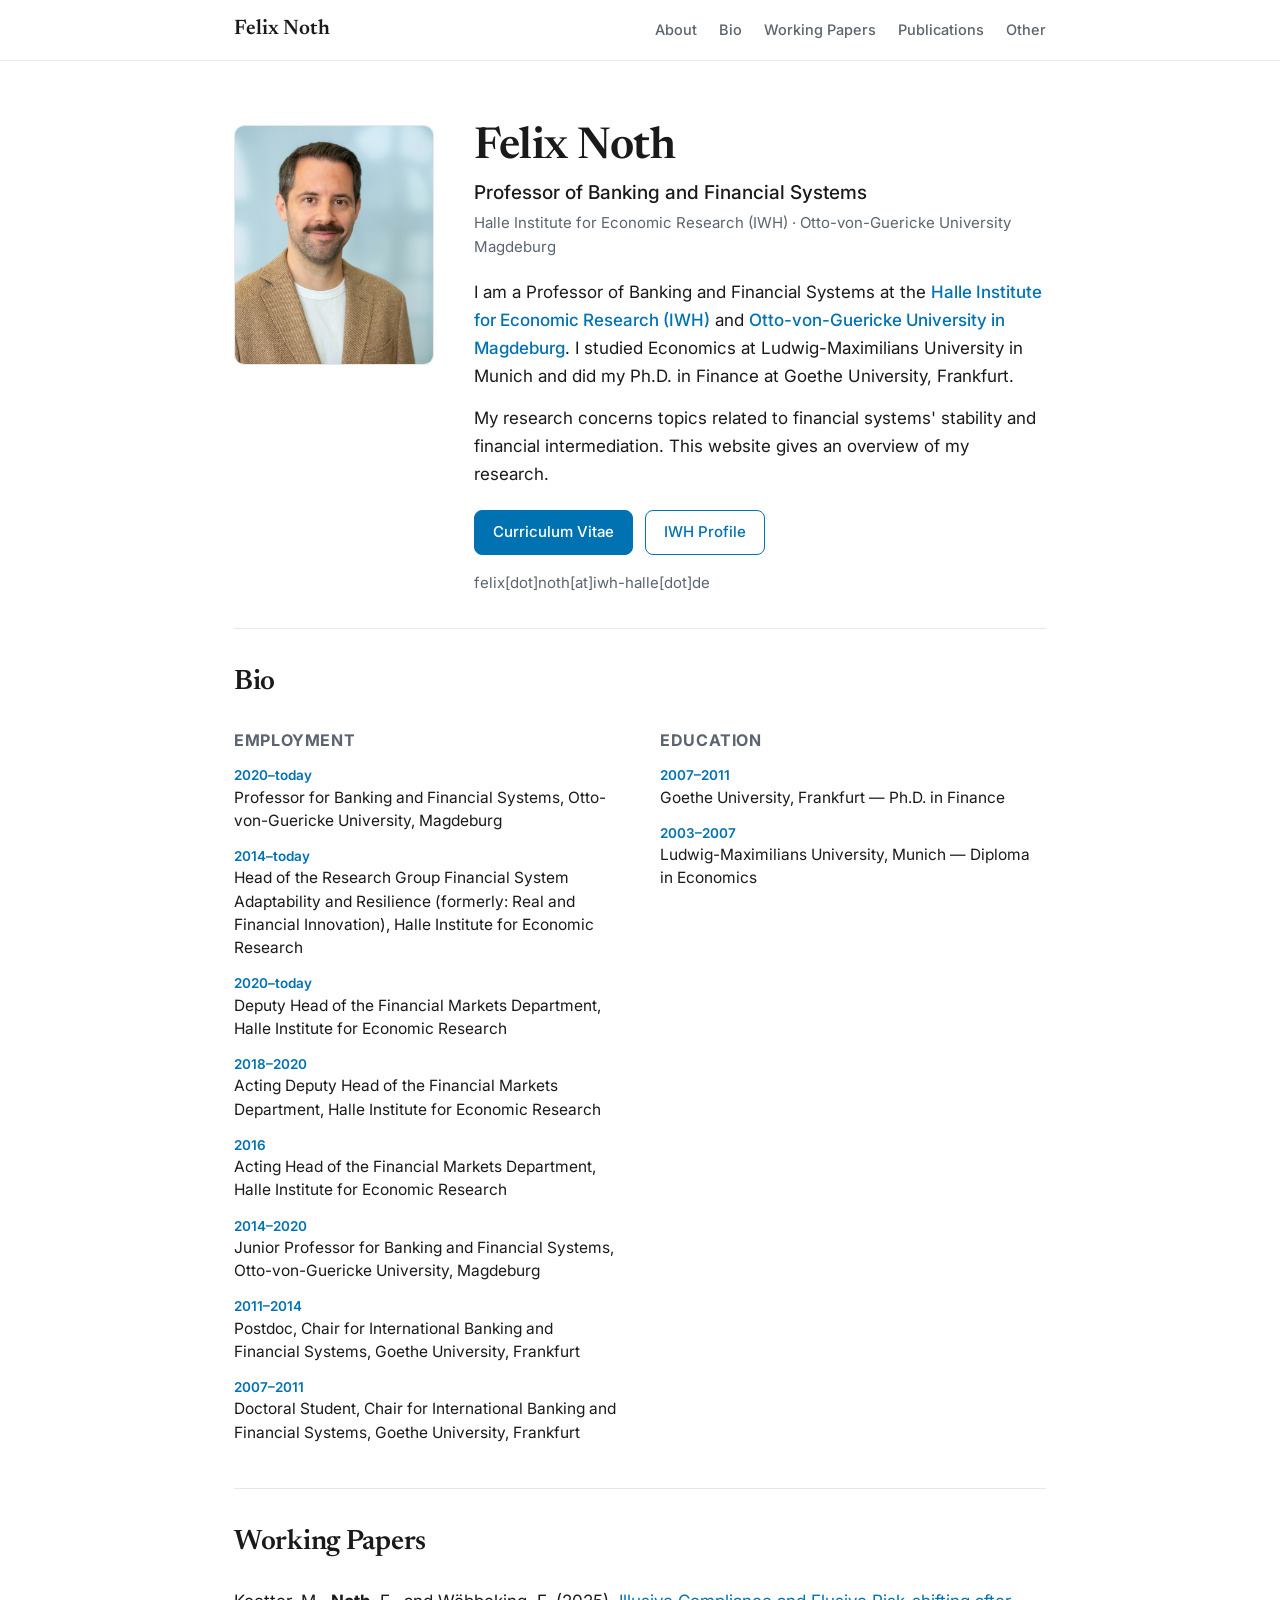
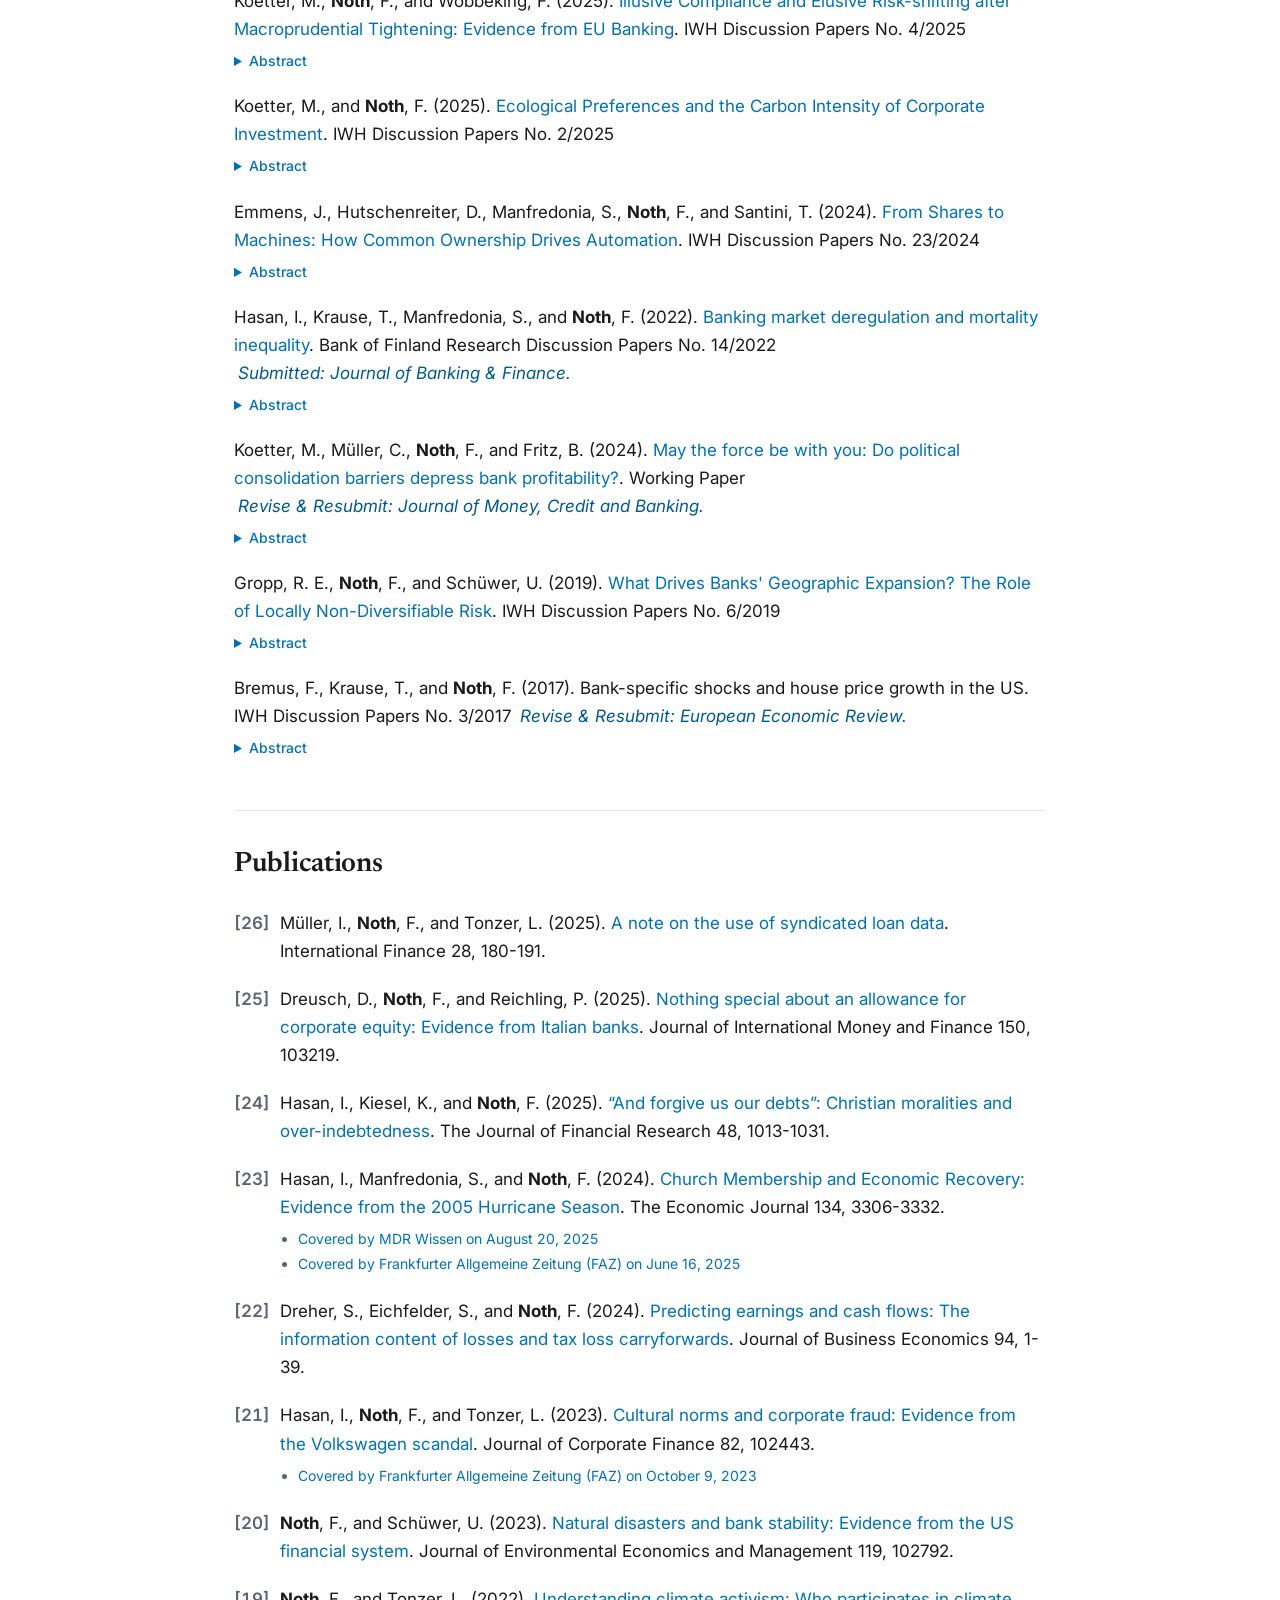
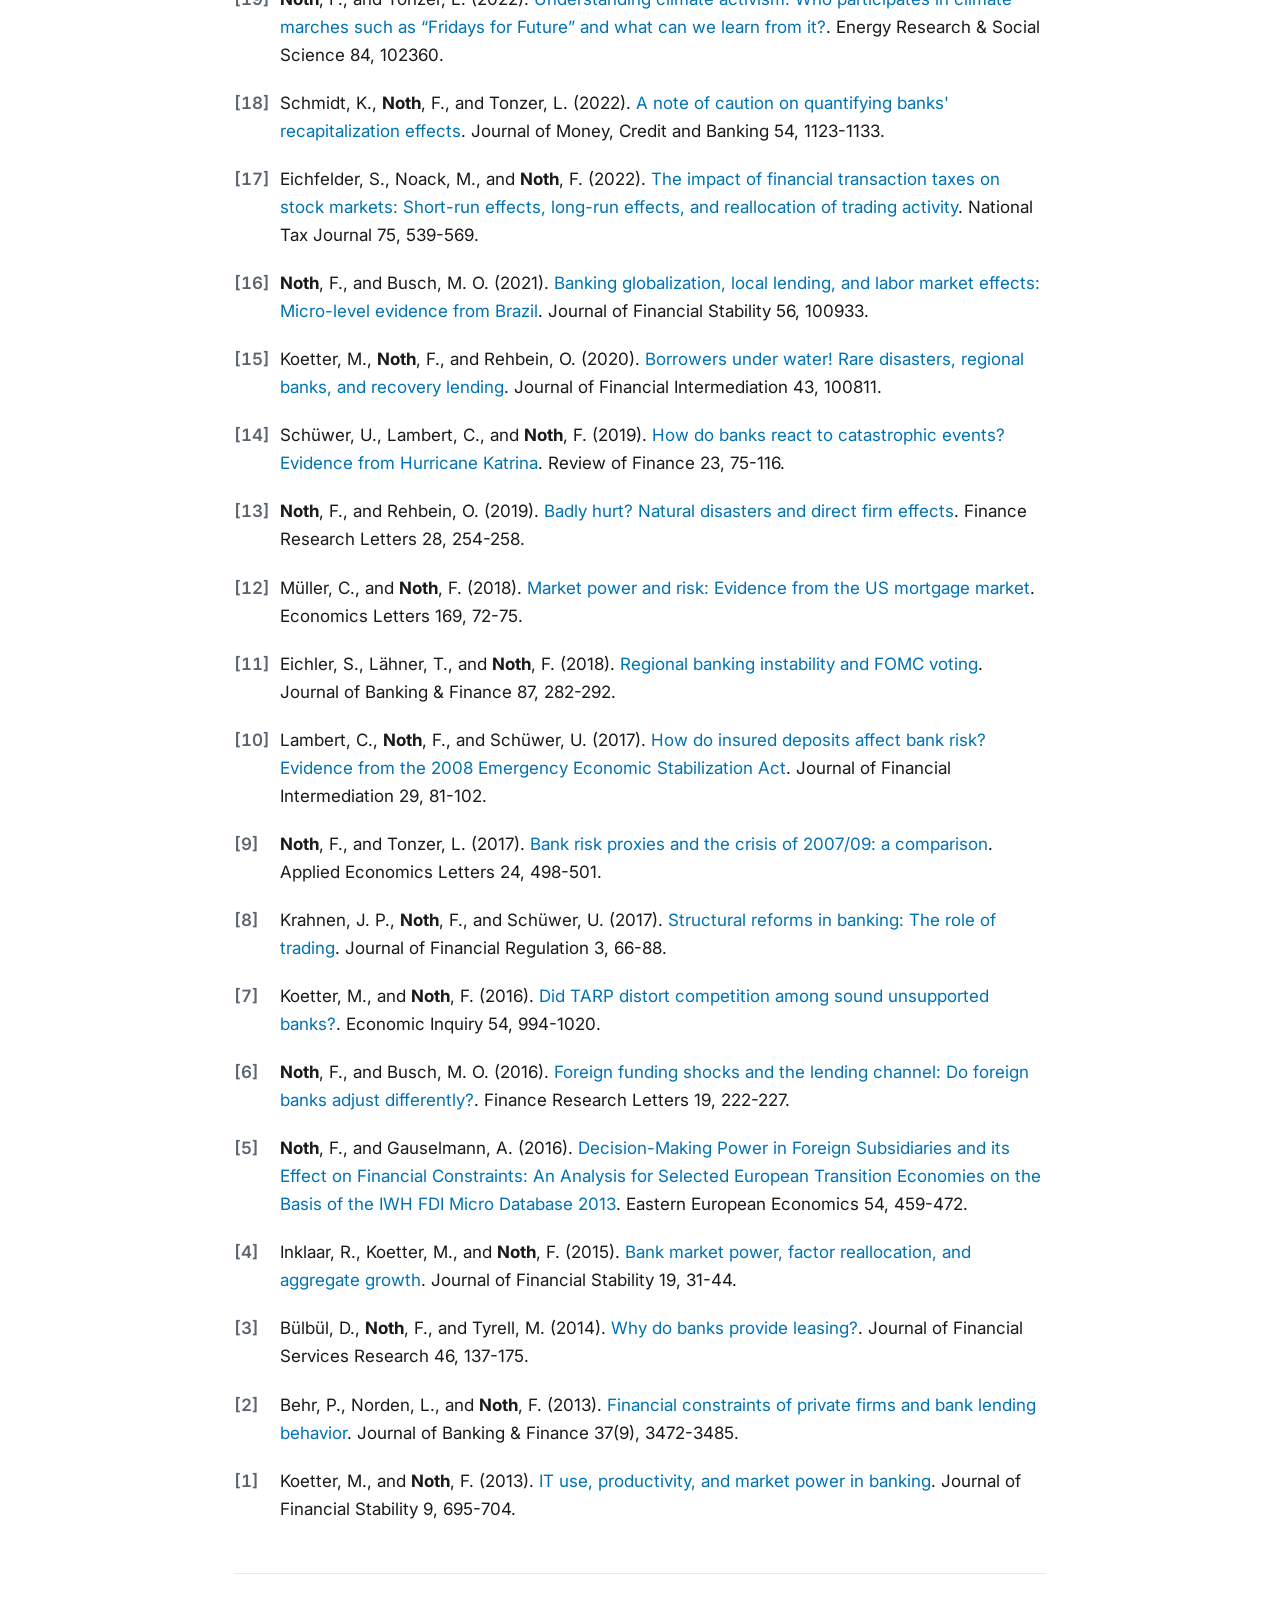
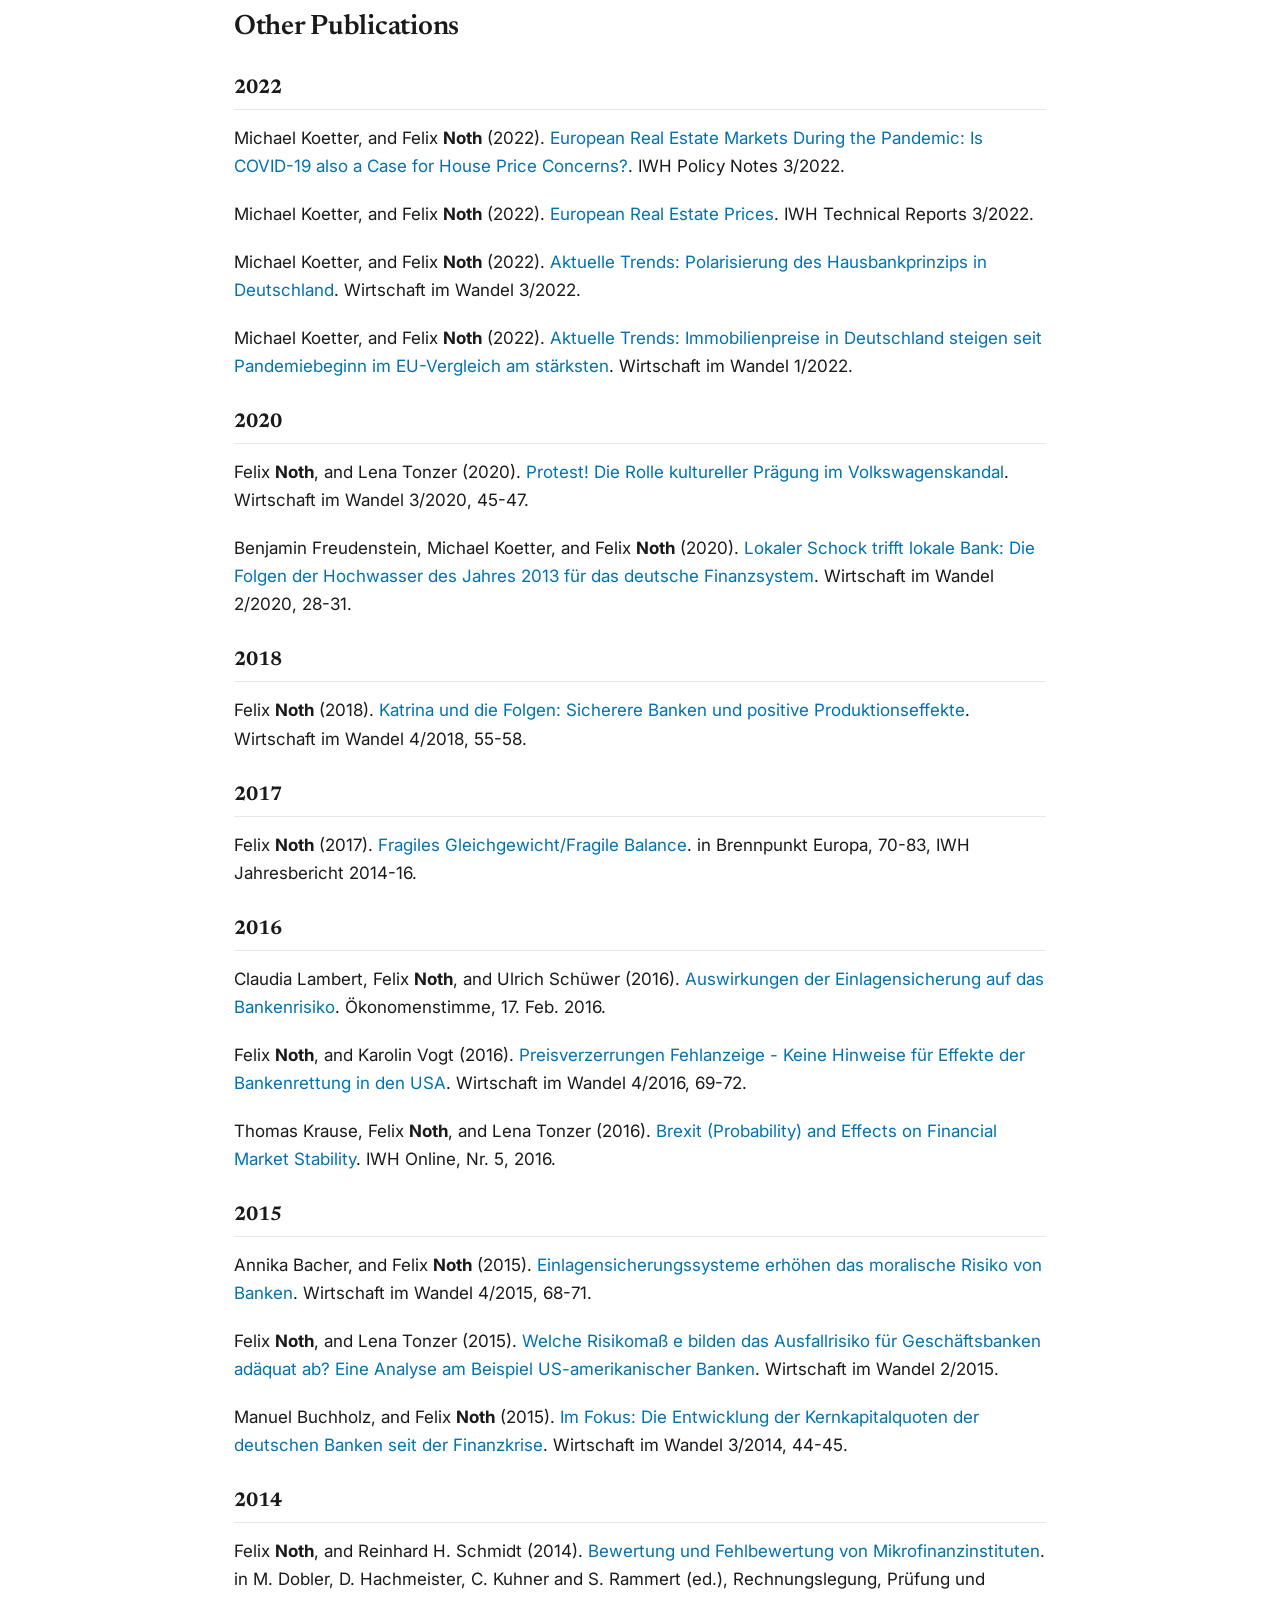
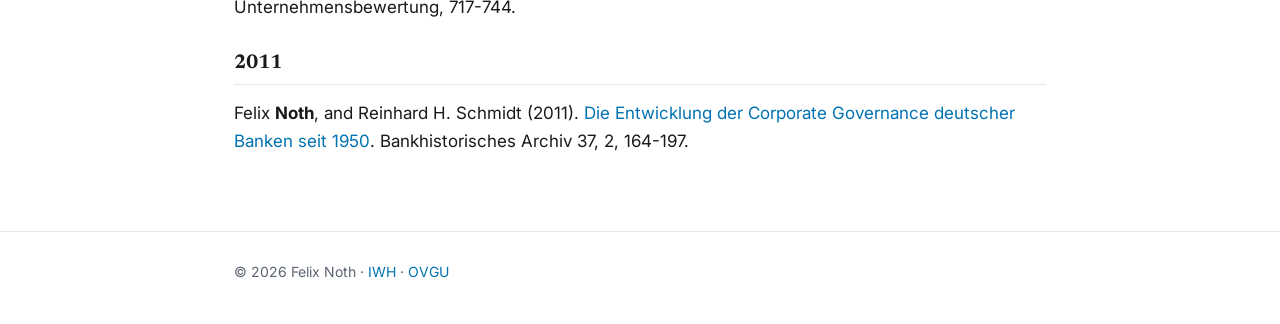
==== index.html @ b88df45a "initial site" ====
<!DOCTYPE html>
<html lang="en">
<head>
  <meta charset="utf-8">
  <meta name="viewport" content="width=device-width, initial-scale=1">
  <title>Felix Noth</title>
  <meta name="description" content="Felix Noth — Professor of Banking and Financial Systems (IWH Halle & OVGU Magdeburg). Research on financial stability and financial intermediation.">
  <link rel="preconnect" href="https://fonts.googleapis.com">
  <link rel="preconnect" href="https://fonts.gstatic.com" crossorigin>
  <link href="https://fonts.googleapis.com/css2?family=Newsreader:ital,opsz,wght@0,6..72,400;0,6..72,600;1,6..72,400&family=Inter:wght@400;500;600&display=swap" rel="stylesheet">
  <link rel="stylesheet" href="style.css">
</head>
<body>

  <header class="topnav">
    <div class="wrap nav-inner">
      <a href="#top" class="brand">Felix Noth</a>
      <nav>
        <a href="#about">About</a>
        <a href="#bio">Bio</a>
        <a href="#working-papers">Working Papers</a>
        <a href="#publications">Publications</a>
        <a href="#other">Other</a>
      </nav>
    </div>
  </header>

  <main class="wrap" id="top">

    <!-- ABOUT / HERO -->
    <section id="about" class="hero">
      <div class="hero-photo">
        <!-- Drop a square-ish photo named profile.jpg into assets/ to show it here -->
        <img src="assets/profile.jpg" alt="Felix Noth"
             onerror="this.style.display='none';this.parentNode.classList.add('noimg')">
      </div>
      <div class="hero-text">
        <h1>Felix Noth</h1>
        <p class="tagline">Professor of Banking and Financial Systems</p>
        <p class="affil">Halle Institute for Economic Research (IWH) &middot; Otto-von-Guericke University Magdeburg</p>
        <p class="lede">
          I am a Professor of Banking and Financial Systems at the
          <a href="https://www.iwh-halle.de/en/about-the-iwh/team/detail/felix-noth/" target="_blank" rel="noopener">Halle Institute for Economic Research (IWH)</a>
          and
          <a href="https://www.cepa.ovgu.de/Researchers/Jun__Prof_+Dr_+Felix+Noth-p-142.html" target="_blank" rel="noopener">Otto-von-Guericke University in Magdeburg</a>.
          I studied Economics at Ludwig-Maximilians University in Munich and did my Ph.D. in Finance at Goethe University, Frankfurt.
        </p>
        <p class="lede">
          My research concerns topics related to financial systems' stability and financial intermediation.
          This website gives an overview of my research.
        </p>
        <div class="actions">
          <a class="btn" href="https://www.dropbox.com/scl/fi/g5ludsj6vzv5fqw09iqmr/cv-fnh.pdf?rlkey=zv73f804x2zjg2ag50hgtm96l&st=l82wksvy&dl=0" target="_blank" rel="noopener">Curriculum Vitae</a>
          <a class="btn ghost" href="https://www.iwh-halle.de/en/about-the-iwh/team/detail/felix-noth/" target="_blank" rel="noopener">IWH Profile</a>
        </div>
        <p class="contact">felix<span aria-hidden="true">[dot]</span>noth<span aria-hidden="true">[at]</span>iwh-halle<span aria-hidden="true">[dot]</span>de</p>
      </div>
    </section>

    <!-- BIO -->
    <section id="bio">
      <h2>Bio</h2>
      <div class="bio-grid">
        <div>
          <h3>Employment</h3>
          <ul class="timeline">
            <li><span class="years">2020&ndash;today</span> Professor for Banking and Financial Systems, Otto-von-Guericke University, Magdeburg</li>
            <li><span class="years">2014&ndash;today</span> Head of the Research Group Financial System Adaptability and Resilience (formerly: Real and Financial Innovation), Halle Institute for Economic Research</li>
            <li><span class="years">2020&ndash;today</span> Deputy Head of the Financial Markets Department, Halle Institute for Economic Research</li>
            <li><span class="years">2018&ndash;2020</span> Acting Deputy Head of the Financial Markets Department, Halle Institute for Economic Research</li>
            <li><span class="years">2016</span> Acting Head of the Financial Markets Department, Halle Institute for Economic Research</li>
            <li><span class="years">2014&ndash;2020</span> Junior Professor for Banking and Financial Systems, Otto-von-Guericke University, Magdeburg</li>
            <li><span class="years">2011&ndash;2014</span> Postdoc, Chair for International Banking and Financial Systems, Goethe University, Frankfurt</li>
            <li><span class="years">2007&ndash;2011</span> Doctoral Student, Chair for International Banking and Financial Systems, Goethe University, Frankfurt</li>
          </ul>
        </div>
        <div>
          <h3>Education</h3>
          <ul class="timeline">
            <li><span class="years">2007&ndash;2011</span> Goethe University, Frankfurt &mdash; Ph.D. in Finance</li>
            <li><span class="years">2003&ndash;2007</span> Ludwig-Maximilians University, Munich &mdash; Diploma in Economics</li>
          </ul>
        </div>
      </div>
    </section>

    <!-- WORKING PAPERS -->
    <section id="working-papers">
      <h2>Working Papers</h2>
      <div id="working-papers-list" class="pub-list"></div>
    </section>

    <!-- PUBLICATIONS -->
    <section id="publications">
      <h2>Publications</h2>
      <div id="publications-list" class="pub-list"></div>
    </section>

    <!-- OTHER PUBLICATIONS -->
    <section id="other">
      <h2>Other Publications</h2>
      <div id="other-list" class="pub-list"></div>
    </section>

  </main>

  <footer>
    <div class="wrap">
      <p>&copy; <span id="year"></span> Felix Noth &middot;
        <a href="https://www.iwh-halle.de/en/about-the-iwh/team/detail/felix-noth/" target="_blank" rel="noopener">IWH</a> &middot;
        <a href="https://www.cepa.ovgu.de/Researchers/Jun__Prof_+Dr_+Felix+Noth-p-142.html" target="_blank" rel="noopener">OVGU</a>
      </p>
    </div>
  </footer>

  <script>document.getElementById("year").textContent = new Date().getFullYear();</script>
  <script src="bib.js"></script>
</body>
</html>
---- style.css ----
:root {
  --ink: #1a1a1a;
  --muted: #5b6470;
  --line: #e6e8ec;
  --bg: #ffffff;
  --bg-soft: #f7f8fa;
  --accent: #0072b2;        /* Okabe-Ito blue, colorblind-safe */
  --accent-dark: #005a8f;
  --maxw: 860px;
}

* { box-sizing: border-box; }

html { scroll-behavior: smooth; }

body {
  margin: 0;
  color: var(--ink);
  background: var(--bg);
  font-family: "Inter", -apple-system, BlinkMacSystemFont, "Segoe UI", Helvetica, Arial, sans-serif;
  font-size: 17px;
  line-height: 1.65;
  -webkit-font-smoothing: antialiased;
}

.wrap { max-width: var(--maxw); margin: 0 auto; padding: 0 24px; }

a { color: var(--accent); text-decoration: none; }
a:hover { color: var(--accent-dark); text-decoration: underline; }

/* ---------- Top nav ---------- */
.topnav {
  position: sticky; top: 0; z-index: 10;
  background: rgba(255,255,255,0.88);
  backdrop-filter: saturate(180%) blur(10px);
  border-bottom: 1px solid var(--line);
}
.nav-inner { display: flex; align-items: center; justify-content: space-between; height: 60px; }
.brand {
  font-family: "Newsreader", Georgia, serif;
  font-size: 21px; font-weight: 600; color: var(--ink);
}
.brand:hover { text-decoration: none; color: var(--accent); }
.topnav nav { display: flex; gap: 22px; }
.topnav nav a {
  color: var(--muted); font-size: 14.5px; font-weight: 500;
}
.topnav nav a:hover { color: var(--accent); text-decoration: none; }

/* ---------- Hero ---------- */
.hero {
  display: grid; grid-template-columns: 200px 1fr; gap: 40px;
  align-items: start; padding: 64px 0 32px;
}
.hero-photo img {
  width: 200px; height: 240px; object-fit: cover;
  border-radius: 10px; border: 1px solid var(--line);
}
.hero-photo.noimg {
  width: 200px; height: 240px; border-radius: 10px;
  background: linear-gradient(160deg, #eef1f5, #dfe4ea);
}
.hero-text h1 {
  font-family: "Newsreader", Georgia, serif;
  font-size: 44px; line-height: 1.05; margin: 0 0 6px; font-weight: 600;
  letter-spacing: -0.01em;
}
.tagline { font-size: 19px; margin: 0 0 2px; color: var(--ink); font-weight: 500; }
.affil { margin: 0 0 18px; color: var(--muted); font-size: 15px; }
.lede { margin: 0 0 14px; }
.lede a { font-weight: 500; }

.actions { display: flex; gap: 12px; margin: 22px 0 16px; flex-wrap: wrap; }
.btn {
  display: inline-block; padding: 9px 18px; border-radius: 8px;
  background: var(--accent); color: #fff; font-weight: 500; font-size: 15px;
  border: 1px solid var(--accent);
}
.btn:hover { background: var(--accent-dark); border-color: var(--accent-dark); text-decoration: none; color: #fff; }
.btn.ghost { background: transparent; color: var(--accent); }
.btn.ghost:hover { background: var(--bg-soft); color: var(--accent-dark); }
.contact { color: var(--muted); font-size: 15px; margin: 8px 0 0; }

/* ---------- Sections ---------- */
section { padding: 30px 0; border-top: 1px solid var(--line); }
#about { border-top: 0; }
h2 {
  font-family: "Newsreader", Georgia, serif;
  font-size: 28px; font-weight: 600; margin: 0 0 22px;
  letter-spacing: -0.01em;
}
h3 { font-size: 16px; letter-spacing: 0.04em; text-transform: uppercase; color: var(--muted); margin: 0 0 12px; }

/* ---------- Bio ---------- */
.bio-grid { display: grid; grid-template-columns: 1fr 1fr; gap: 40px; }
.timeline { list-style: none; margin: 0; padding: 0; }
.timeline li { margin-bottom: 14px; font-size: 15.5px; line-height: 1.5; }
.years { display: block; font-weight: 600; color: var(--accent); font-size: 13.5px; }

/* ---------- Publications ---------- */
.pub { margin: 0 0 20px; }
.pub .cite { margin: 0; }
.pub.numbered { display: grid; grid-template-columns: 42px 1fr; gap: 4px; }
.pub .num { color: var(--muted); font-variant-numeric: tabular-nums; font-weight: 600; }
.status {
  display: inline-block; margin-left: 4px;
  font-style: italic; color: var(--accent-dark);
}
details { margin-top: 6px; }
summary {
  cursor: pointer; color: var(--accent); font-size: 14px; font-weight: 500;
  width: fit-content;
}
summary:hover { color: var(--accent-dark); }
.abstract {
  margin: 8px 0 0; padding: 12px 16px;
  background: var(--bg-soft); border-radius: 8px;
  font-size: 15px; color: #33383f; line-height: 1.6;
}
.media { margin: 6px 0 0; padding-left: 18px; }
.media li { font-size: 14px; color: var(--muted); margin-bottom: 2px; }
.year-group { margin-bottom: 26px; }
.year-group .year {
  font-family: "Newsreader", Georgia, serif; text-transform: none;
  letter-spacing: 0; color: var(--ink); font-size: 20px;
  border-bottom: 1px solid var(--line); padding-bottom: 4px; margin-bottom: 14px;
}
.err { color: #b00020; font-size: 15px; }

/* ---------- Footer ---------- */
footer { border-top: 1px solid var(--line); padding: 28px 0 40px; margin-top: 20px; }
footer p { color: var(--muted); font-size: 14px; margin: 0; }

/* ---------- Responsive ---------- */
@media (max-width: 680px) {
  body { font-size: 16px; }
  .topnav nav { display: none; }
  .hero { grid-template-columns: 1fr; gap: 24px; padding: 40px 0 24px; }
  .hero-photo img, .hero-photo.noimg { width: 140px; height: 168px; }
  .hero-text h1 { font-size: 36px; }
  .bio-grid { grid-template-columns: 1fr; gap: 24px; }
  .pub.numbered { grid-template-columns: 34px 1fr; }
}
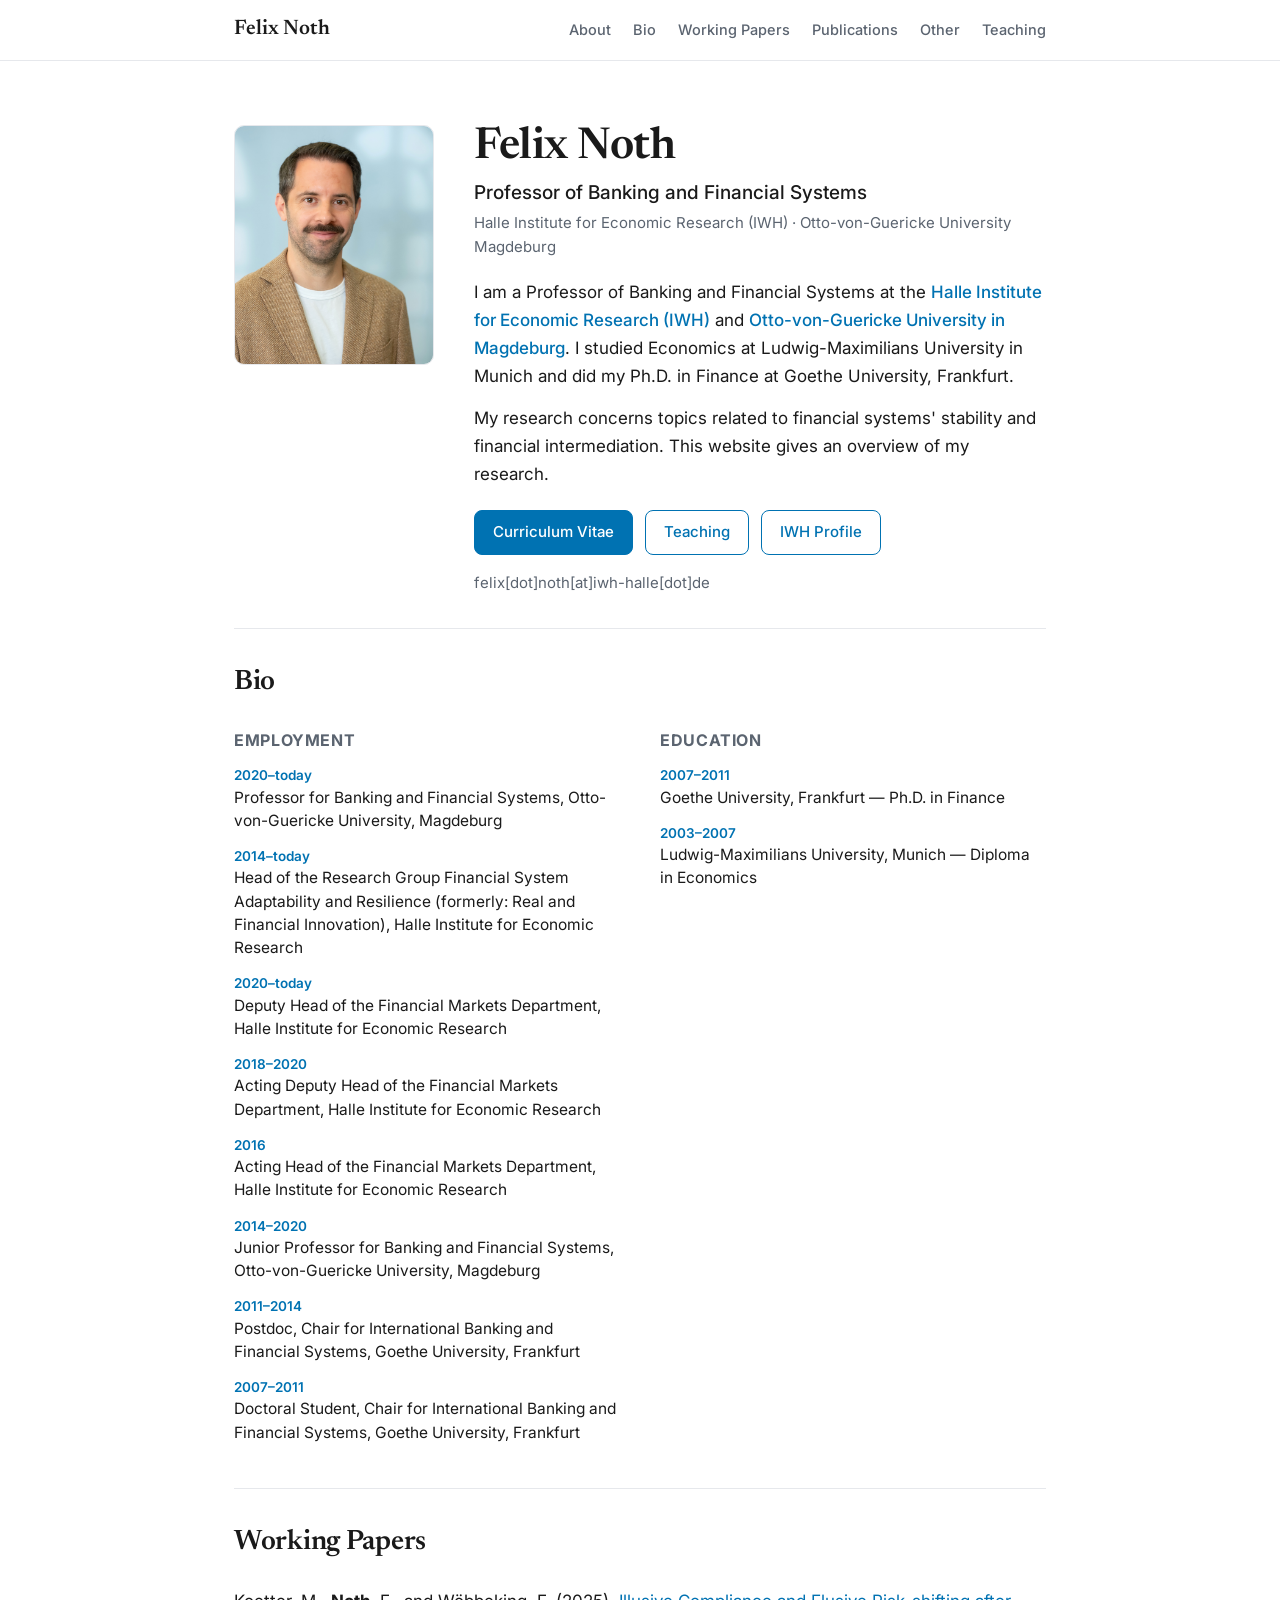
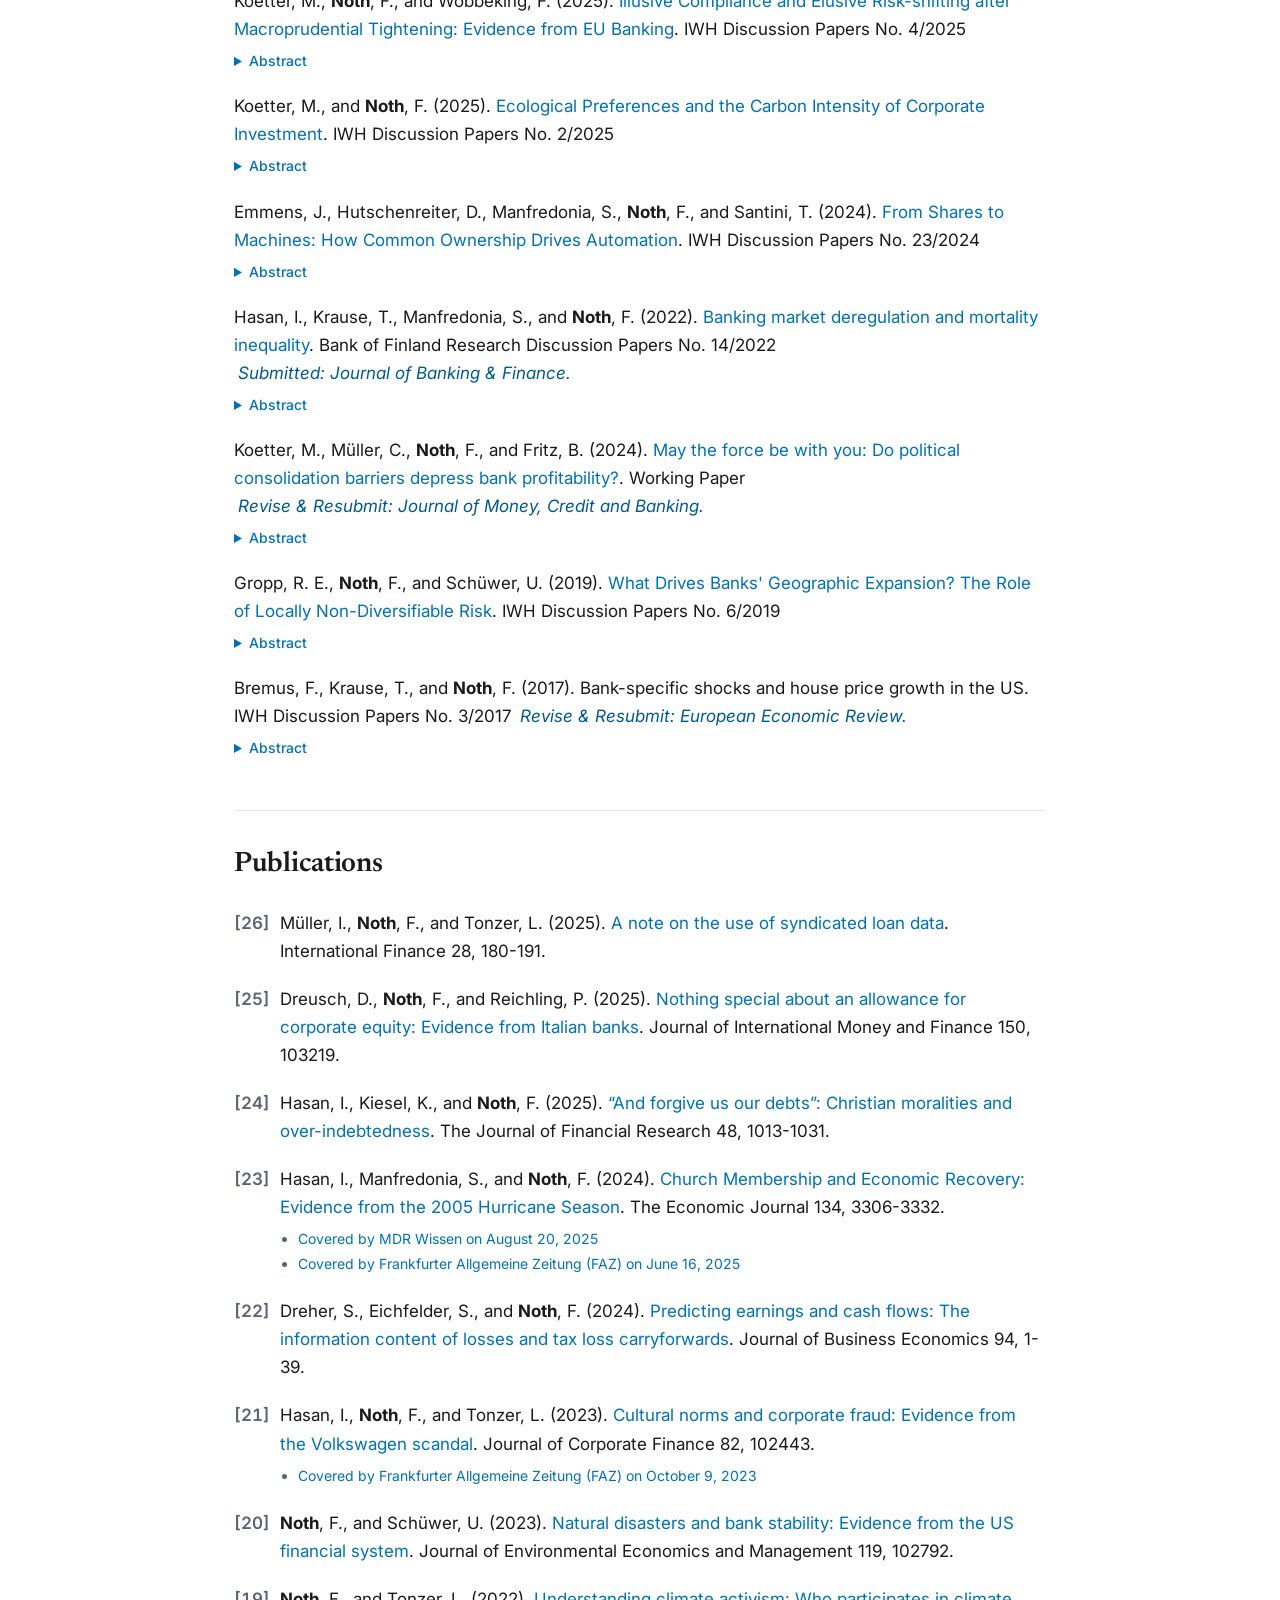
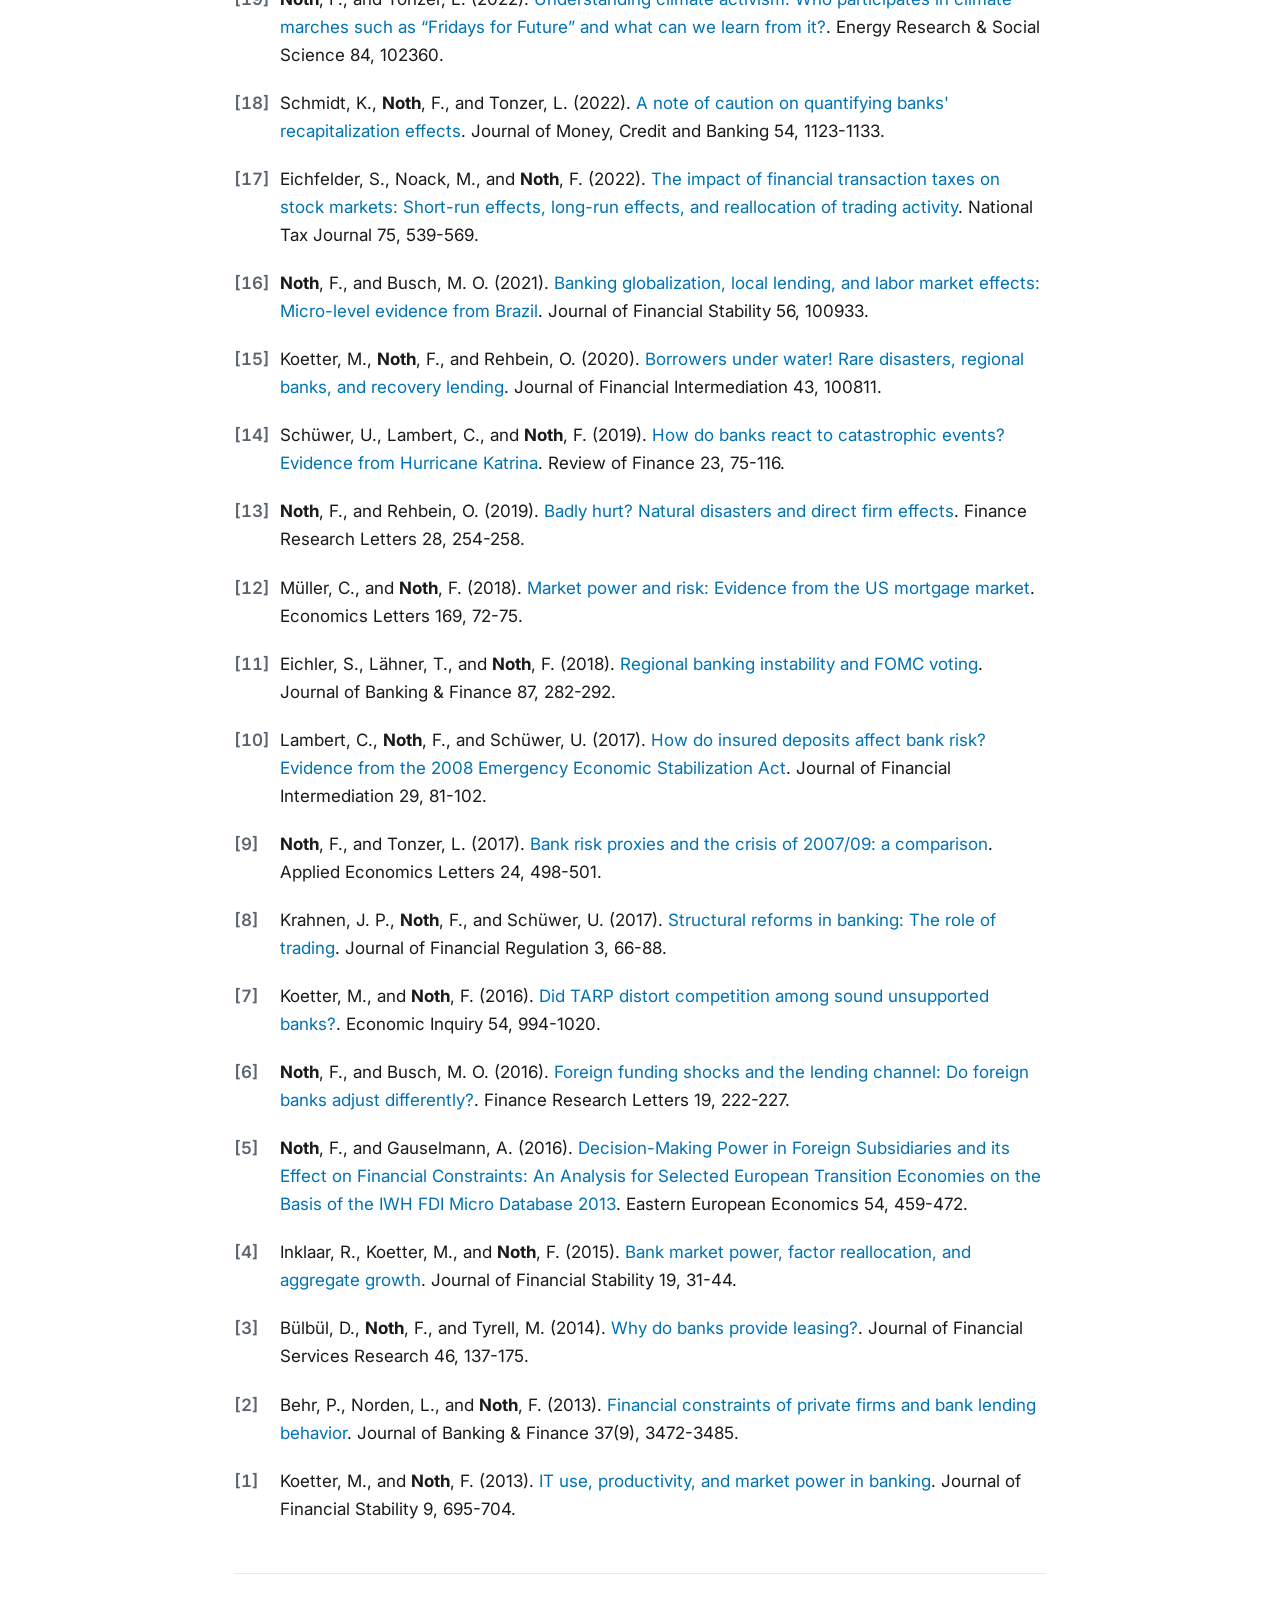
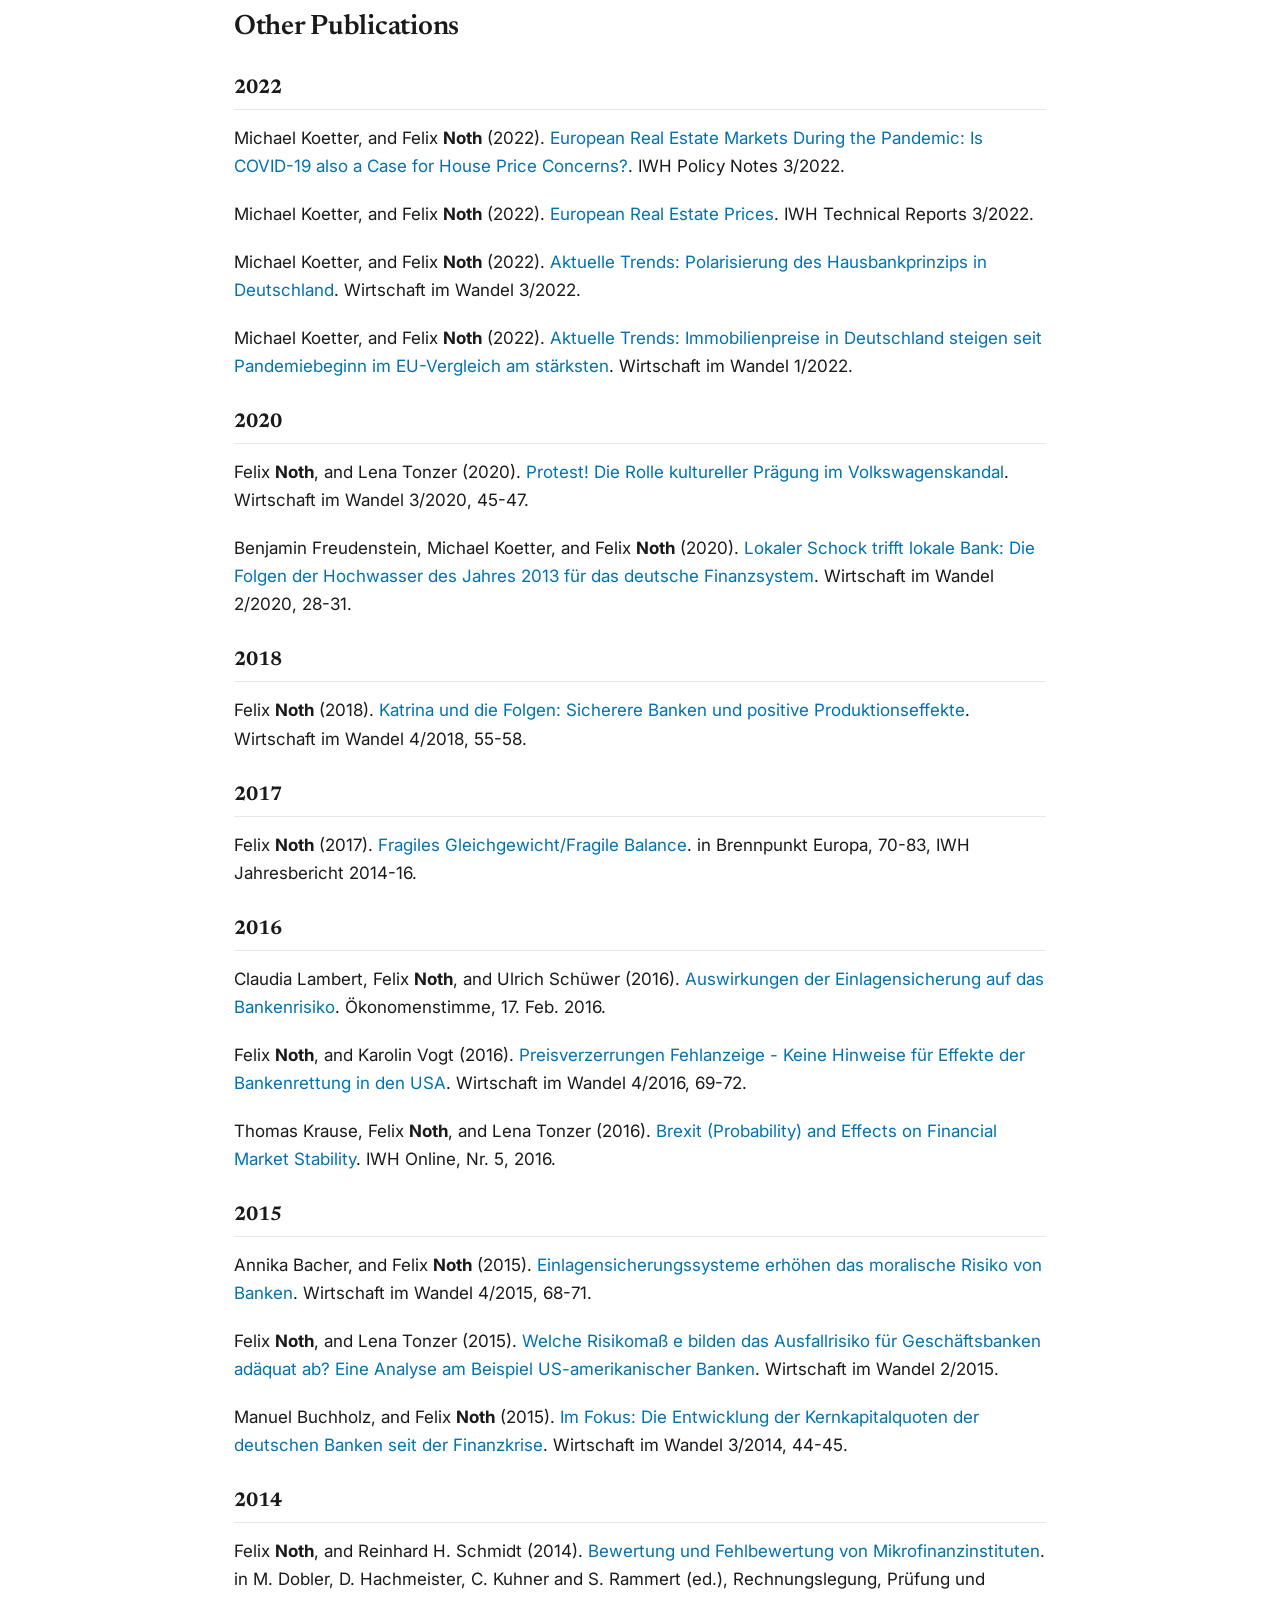
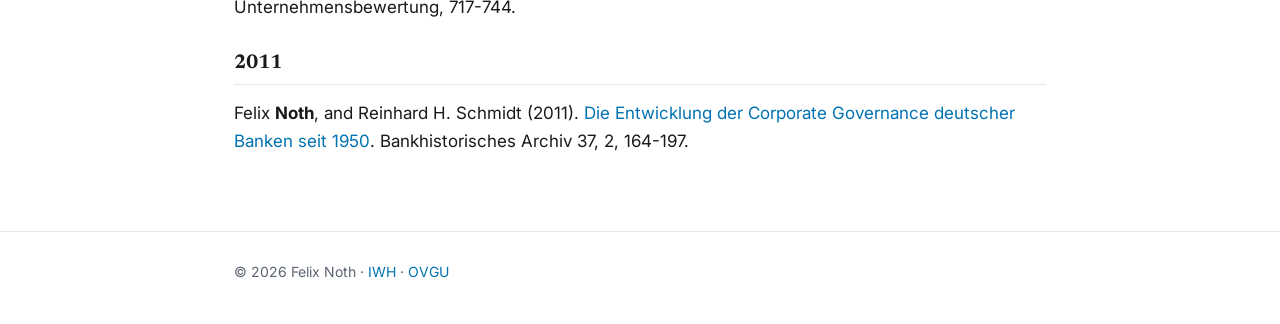
==== commit cdc11985: "add teaching link to hero" ====
--- a/index.html
+++ b/index.html
@@ -21,6 +21,7 @@
         <a href="#working-papers">Working Papers</a>
         <a href="#publications">Publications</a>
         <a href="#other">Other</a>
+        <a href="/teaching/">Teaching</a>
       </nav>
     </div>
   </header>
@@ -50,7 +51,8 @@
           This website gives an overview of my research.
         </p>
         <div class="actions">
-          <a class="btn" href="https://www.dropbox.com/scl/fi/g5ludsj6vzv5fqw09iqmr/cv-fnh.pdf?rlkey=zv73f804x2zjg2ag50hgtm96l&st=l82wksvy&dl=0" target="_blank" rel="noopener">Curriculum Vitae</a>
+          <a class="btn" href="cv.html">Curriculum Vitae</a>
+          <a class="btn ghost" href="/teaching/">Teaching</a>
           <a class="btn ghost" href="https://www.iwh-halle.de/en/about-the-iwh/team/detail/felix-noth/" target="_blank" rel="noopener">IWH Profile</a>
         </div>
         <p class="contact">felix<span aria-hidden="true">[dot]</span>noth<span aria-hidden="true">[at]</span>iwh-halle<span aria-hidden="true">[dot]</span>de</p>
